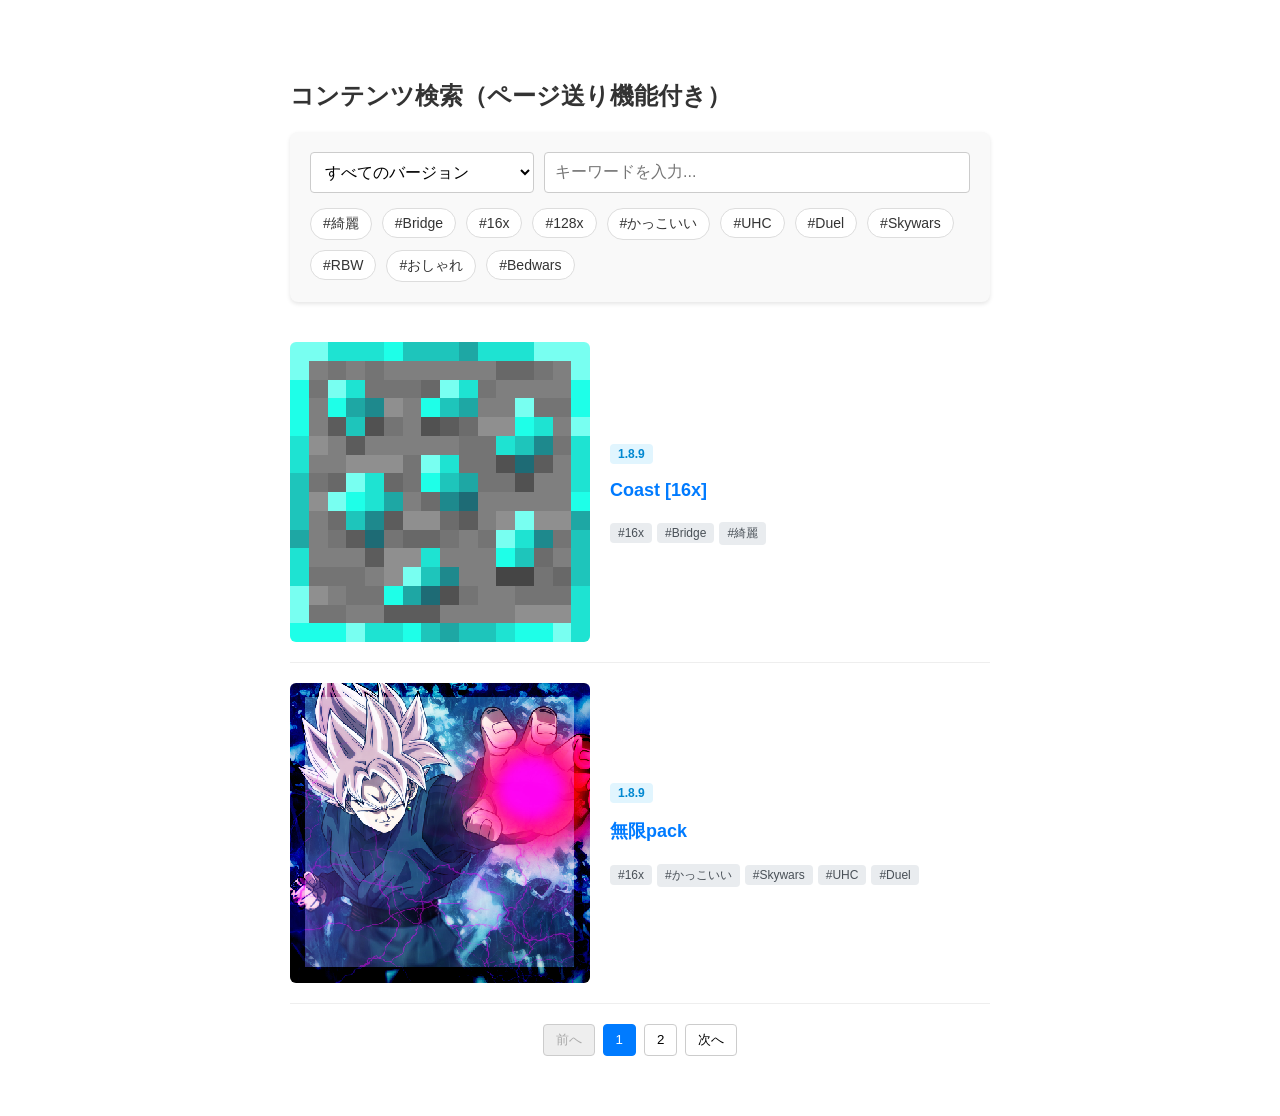
==== texture-search/index.html @ 06df0c7d "1" ====
<!DOCTYPE html>
<html lang="ja">
<head>
    <meta charset="UTF-8">
    <meta name="viewport" content="width=device-width, initial-scale=1.0">
    <title>みけまるのテクスチャ置き場</title>
    <link rel="shortcut icon" href="../favicon.ico" type="image/x-icon">
    <style>
        body {
            font-family: 'Helvetica Neue', Arial, sans-serif;
            max-width: 700px; /* 💡画像が横に並ぶので、少し全体の横幅を広げました */
            margin: 40px auto;
            padding: 20px;
            color: #333;
        }
        .search-container {
            background: #f9f9f9;
            padding: 20px;
            border-radius: 8px;
            box-shadow: 0 2px 4px rgba(0,0,0,0.1);
            margin-bottom: 20px;
        }
        .flex-group {
            display: flex;
            gap: 10px;
            margin-bottom: 15px;
        }
        .input-keyword {
            flex: 2;
            padding: 10px;
            border: 1px solid #ccc;
            border-radius: 4px;
            font-size: 16px;
        }
        .select-category {
            flex: 1;
            padding: 10px;
            border: 1px solid #ccc;
            border-radius: 4px;
            font-size: 16px;
            background-color: #fff;
            cursor: pointer;
        }
        .tag-group {
            display: flex;
            gap: 10px;
            flex-wrap: wrap;
        }
        .tag-label {
            display: inline-block;
            padding: 6px 12px;
            border: 1px solid #ddd;
            border-radius: 20px;
            background-color: #fff;
            cursor: pointer;
            font-size: 14px;
            transition: all 0.2s;
        }
        .tag-group input[type="checkbox"] {
            display: none;
        }
        .tag-group input[type="checkbox"]:checked + .tag-label {
            background-color: #007bff;
            color: white;
            border-color: #007bff;
        }
        
        /* 💡追加：画像とテキストを横並びにするスタイル */
        .list-item {
            display: flex;
            gap: 20px;
            padding: 20px 0;
            border-bottom: 1px solid #eee;
            align-items: center; /* 縦方向を中央揃え */
        }
        /* スマホなどの狭い画面では縦並びにする */
        @media (max-width: 600px) {
            .list-item {
                flex-direction: column;
                align-items: flex-start;
            }
            .item-image img {
                width: 100% !important; /* スマホでは横幅いっぱいに */
            }
        }
        .item-image img {
            width: 300px; /* 💡ご要望の300pxに固定 */
            height: auto;
            border-radius: 6px;
            object-fit: cover;
            display: block;
        }
        .item-info {
            flex: 1; /* 残りの横幅をいっぱいに使う */
        }

        .item-link {
            font-weight: bold;
            font-size: 18px;
            color: #007bff;
            text-decoration: none;
        }
        .item-link:hover {
            text-decoration: underline;
        }
        .item-meta {
            font-size: 13px;
            color: #666;
            margin-bottom: 5px;
        }
        .badge {
            display: inline-block;
            background: #e9ecef;
            color: #495057;
            padding: 3px 8px;
            font-size: 12px;
            border-radius: 4px;
            margin-right: 5px;
            margin-top: 5px;
        }
        .cat-badge {
            background: #e1f5fe;
            color: #0288d1;
            font-weight: bold;
        }
        
        .pagination {
            display: flex;
            justify-content: center;
            gap: 8px;
            margin-top: 20px;
        }
        .page-btn {
            padding: 6px 12px;
            border: 1px solid #ccc;
            background: #fff;
            cursor: pointer;
            border-radius: 4px;
        }
        .page-btn.active {
            background: #007bff;
            color: white;
            border-color: #007bff;
        }
        .page-btn:disabled {
            background: #eee;
            color: #aaa;
            cursor: not-allowed;
        }

        .ICONS{
            width: 300px;
            image-rendering: crisp-edges;
        }
    </style>
</head>
<body>

<h2>コンテンツ検索（ページ送り機能付き）</h2>

<div class="search-container">
    <div class="flex-group">
        <select id="categorySelect" class="select-category">
            <option value="">すべてのバージョン</option>
            <option value="1.8.9">1.8.9</option>
            <option value="1.21">1.21</option>
        </select>
        <input type="text" id="keywordInput" class="input-keyword" placeholder="キーワードを入力...">
    </div>
    
    <div class="tag-group">
        <label><input type="checkbox" class="tag-filter" value="綺麗"><span class="tag-label">#綺麗</span></label>
        <label><input type="checkbox" class="tag-filter" value="Bridge"><span class="tag-label">#Bridge</span></label>
        <label><input type="checkbox" class="tag-filter" value="16x"><span class="tag-label">#16x</span></label>
        <label><input type="checkbox" class="tag-filter" value="128x"><span class="tag-label">#128x</span></label>
        <label><input type="checkbox" class="tag-filter" value="かっこいい"><span class="tag-label">#かっこいい</span></label>
        <label><input type="checkbox" class="tag-filter" value="UHC"><span class="tag-label">#UHC</span></label>
        <label><input type="checkbox" class="tag-filter" value="Duel"><span class="tag-label">#Duel</span></label>
        <label><input type="checkbox" class="tag-filter" value="Skywars"><span class="tag-label">#Skywars</span></label>
        <label><input type="checkbox" class="tag-filter" value="RBW"><span class="tag-label">#RBW</span></label>
        <label><input type="checkbox" class="tag-filter" value="おしゃれ"><span class="tag-label">#おしゃれ</span></label>
        <label><input type="checkbox" class="tag-filter" value="Bedwars"><span class="tag-label">#Bedwars</span></label>
    </div>
</div>

<div id="dataList"></div>

<div id="pagination" class="pagination"></div>

<script src="data.js"></script>

<script>
    // 💡本番用に20件にする場合は、ここを 20 に書き換えてください
    const itemsPerPage = 2; 
    
    let allData = jsonData;       
    let filteredData = [];        
    let currentPage = 1;          

    const dataList = document.getElementById('dataList');
    const paginationContainer = document.getElementById('pagination');
    const keywordInput = document.getElementById('keywordInput');
    const categorySelect = document.getElementById('categorySelect');
    const tagFilters = document.querySelectorAll('.tag-filter');

    function filterList() {
        const keyword = keywordInput.value.toLowerCase().trim();
        const selectedCategory = categorySelect.value; 
        
        const selectedTags = Array.from(tagFilters)
            .filter(checkbox => checkbox.checked)
            .map(checkbox => checkbox.value);

        filteredData = allData.filter(item => {
            const matchesKeyword = item.name.toLowerCase().includes(keyword);
            const matchesCategory = selectedCategory === "" || item.category === selectedCategory;
            const matchesTags = selectedTags.every(tag => item.tags.includes(tag));

            return matchesKeyword && matchesCategory && matchesTags;
        });

        currentPage = 1;
        renderPage();
    }

    // 2. 指定されたページのデータだけを切り出して画面に表示する関数
    function renderPage() {
        dataList.innerHTML = '';

        if (filteredData.length === 0) {
            dataList.innerHTML = '<p>該当する項目が見つかりませんでした。</p>';
            paginationContainer.innerHTML = '';
            return;
        }

        const startIndex = (currentPage - 1) * itemsPerPage;
        const endIndex = startIndex + itemsPerPage;
        const pageItems = filteredData.slice(startIndex, endIndex);

        pageItems.forEach(item => {
            const tagBadges = item.tags.map(tag => `<span class="badge">#${tag}</span>`).join('');
            
            // 💡データに画像がない場合の安全対策（もし"image"を書き忘れてもNO IMAGE画像等で代用可能にする）
            const imgSrc = item.image ? item.image : 'images/noimage.png';

            // 💡HTMLの構造を「左側に画像、右側にテキスト」になるように変更しました
            const itemHtml = `
                <div class="list-item">
                    <div class="item-image">
                        <a href="${item.link}"><img src="${imgSrc}" class="ICONS" alt="${item.name}" style="height: 300px; image-rendering: pixelated;"></a>
                    </div>
                    <div class="item-info">
                        <div class="item-meta"><span class="badge cat-badge">${item.category}</span></div>
                        <p><a href="${item.link}" class="item-link">${item.name}</a></p>
                        <div>${tagBadges}</div>
                    </div>
                </div>
            `;
            dataList.insertAdjacentHTML('beforeend', itemHtml);
        });

        setupPagination();
    }

    function setupPagination() {
        paginationContainer.innerHTML = '';
        const totalPages = Math.ceil(filteredData.length / itemsPerPage);
        if (totalPages <= 1) return; 

        const prevBtn = document.createElement('button');
        prevBtn.textContent = '前へ';
        prevBtn.className = 'page-btn';
        prevBtn.disabled = currentPage === 1;
        prevBtn.addEventListener('click', () => {
            currentPage--;
            renderPage();
        });
        paginationContainer.appendChild(prevBtn);

        for (let i = 1; i <= totalPages; i++) {
            const btn = document.createElement('button');
            btn.textContent = i;
            btn.className = 'page-btn';
            if (i === currentPage) btn.classList.add('active');

            btn.addEventListener('click', () => {
                currentPage = i;
                renderPage();
            });
            paginationContainer.appendChild(btn);
        }

        const nextBtn = document.createElement('button');
        nextBtn.textContent = '次へ';
        nextBtn.className = 'page-btn';
        nextBtn.disabled = currentPage === totalPages;
        nextBtn.addEventListener('click', () => {
            currentPage++;
            renderPage();
        });
        paginationContainer.appendChild(nextBtn);
    }

    keywordInput.addEventListener('input', filterList);
    categorySelect.addEventListener('change', filterList);
    tagFilters.forEach(checkbox => checkbox.addEventListener('change', filterList));

    filterList();
</script>

</body>
</html>
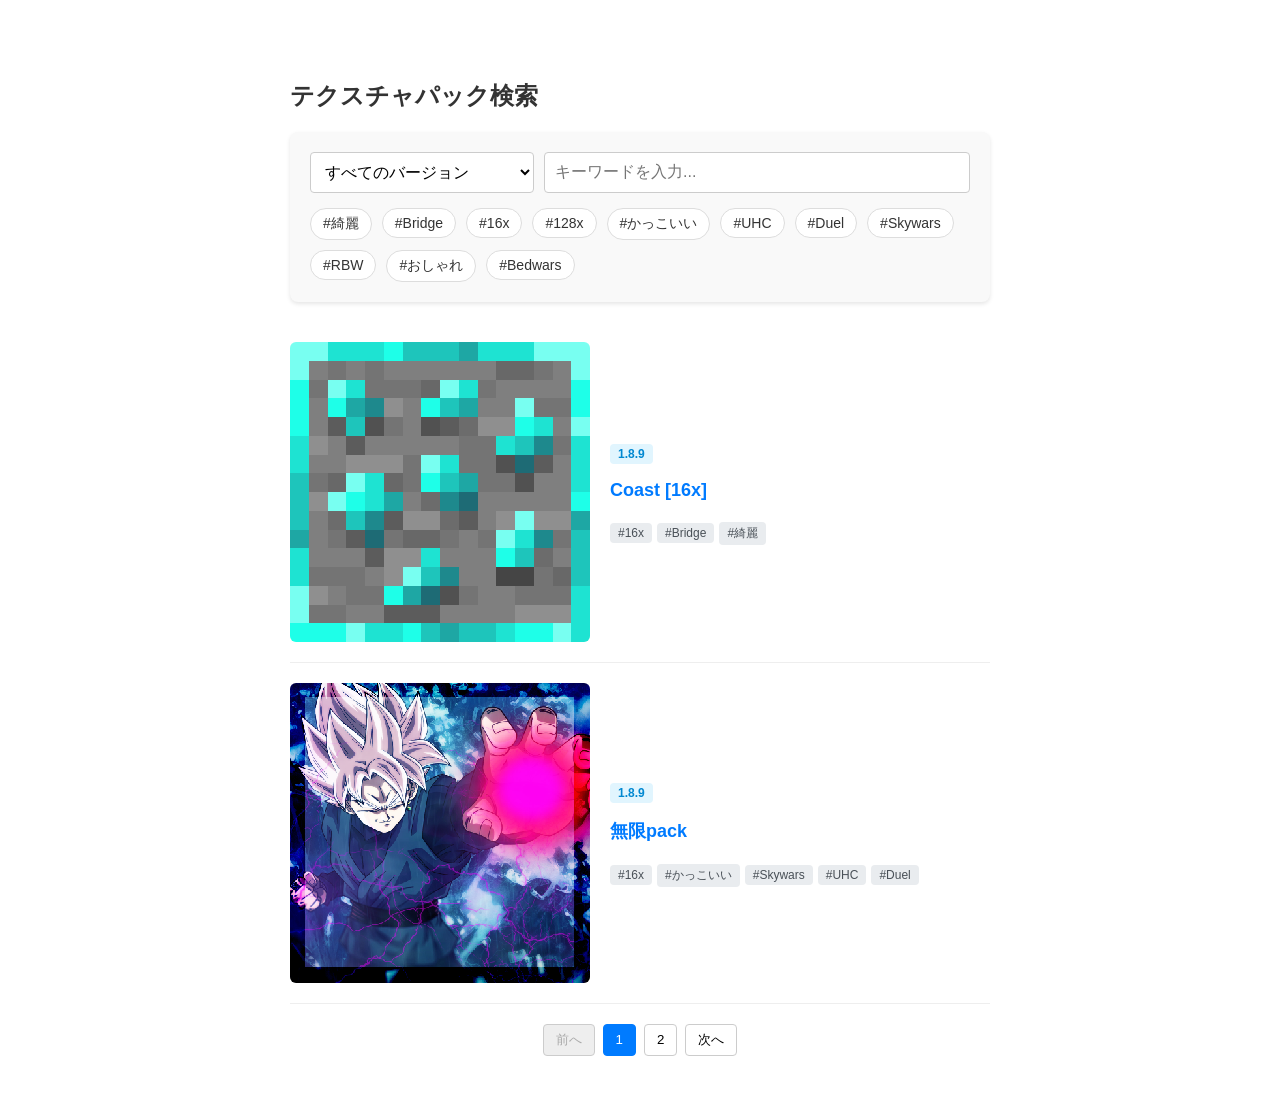
==== commit 2d2af443: "1" ====
--- a/texture-search/index.html
+++ b/texture-search/index.html
@@ -156,7 +156,7 @@
 </head>
 <body>
 
-<h2>コンテンツ検索（ページ送り機能付き）</h2>
+<h2>テクスチャパック検索</h2>
 
 <div class="search-container">
     <div class="flex-group">
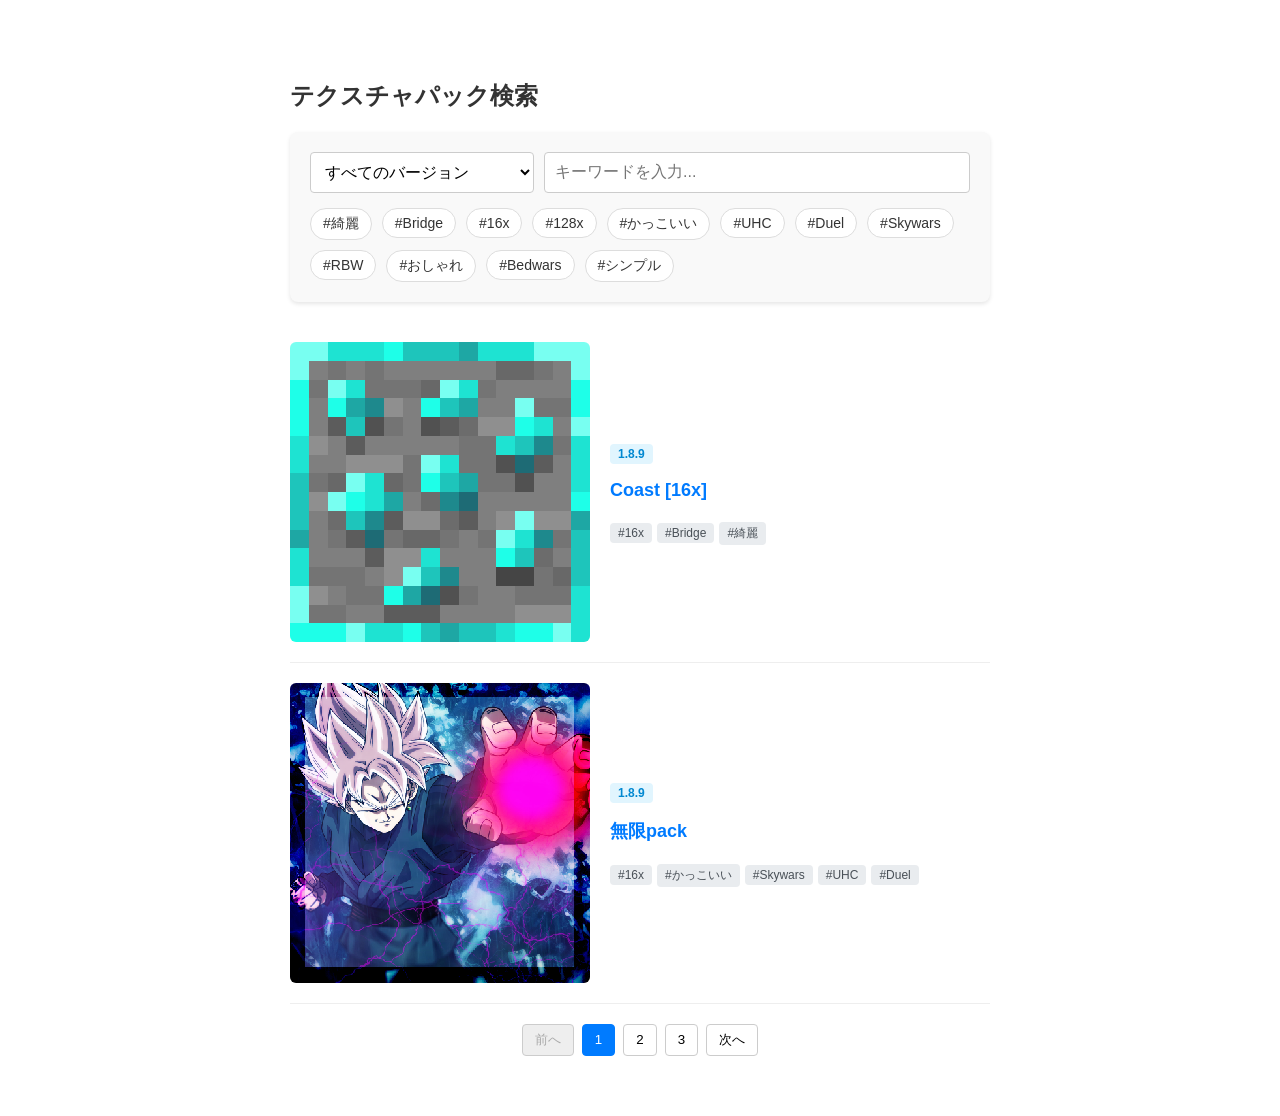
==== commit dfa5de95: "1" ====
--- a/texture-search/index.html
+++ b/texture-search/index.html
@@ -180,6 +180,7 @@
         <label><input type="checkbox" class="tag-filter" value="RBW"><span class="tag-label">#RBW</span></label>
         <label><input type="checkbox" class="tag-filter" value="おしゃれ"><span class="tag-label">#おしゃれ</span></label>
         <label><input type="checkbox" class="tag-filter" value="Bedwars"><span class="tag-label">#Bedwars</span></label>
+        <label><input type="checkbox" class="tag-filter" value="シンプル"><span class="tag-label">#シンプル</span></label>
     </div>
 </div>
 
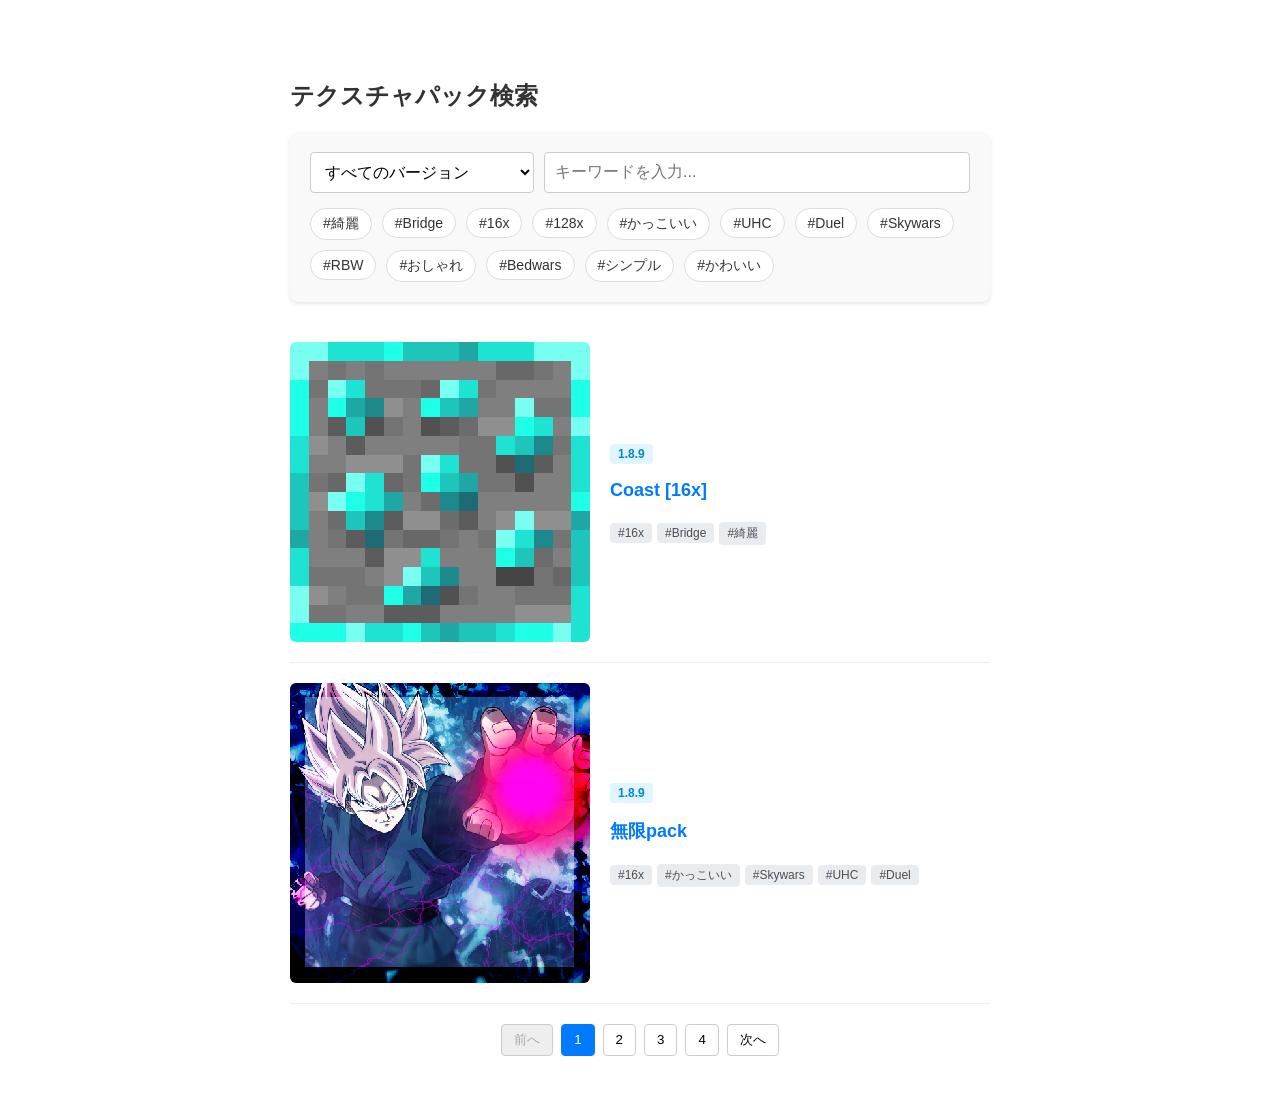
==== commit a17bf6e8: "q" ====
--- a/texture-search/index.html
+++ b/texture-search/index.html
@@ -181,6 +181,7 @@
         <label><input type="checkbox" class="tag-filter" value="おしゃれ"><span class="tag-label">#おしゃれ</span></label>
         <label><input type="checkbox" class="tag-filter" value="Bedwars"><span class="tag-label">#Bedwars</span></label>
         <label><input type="checkbox" class="tag-filter" value="シンプル"><span class="tag-label">#シンプル</span></label>
+        <label><input type="checkbox" class="tag-filter" value="かわいい"><span class="tag-label">#かわいい</label>
     </div>
 </div>
 
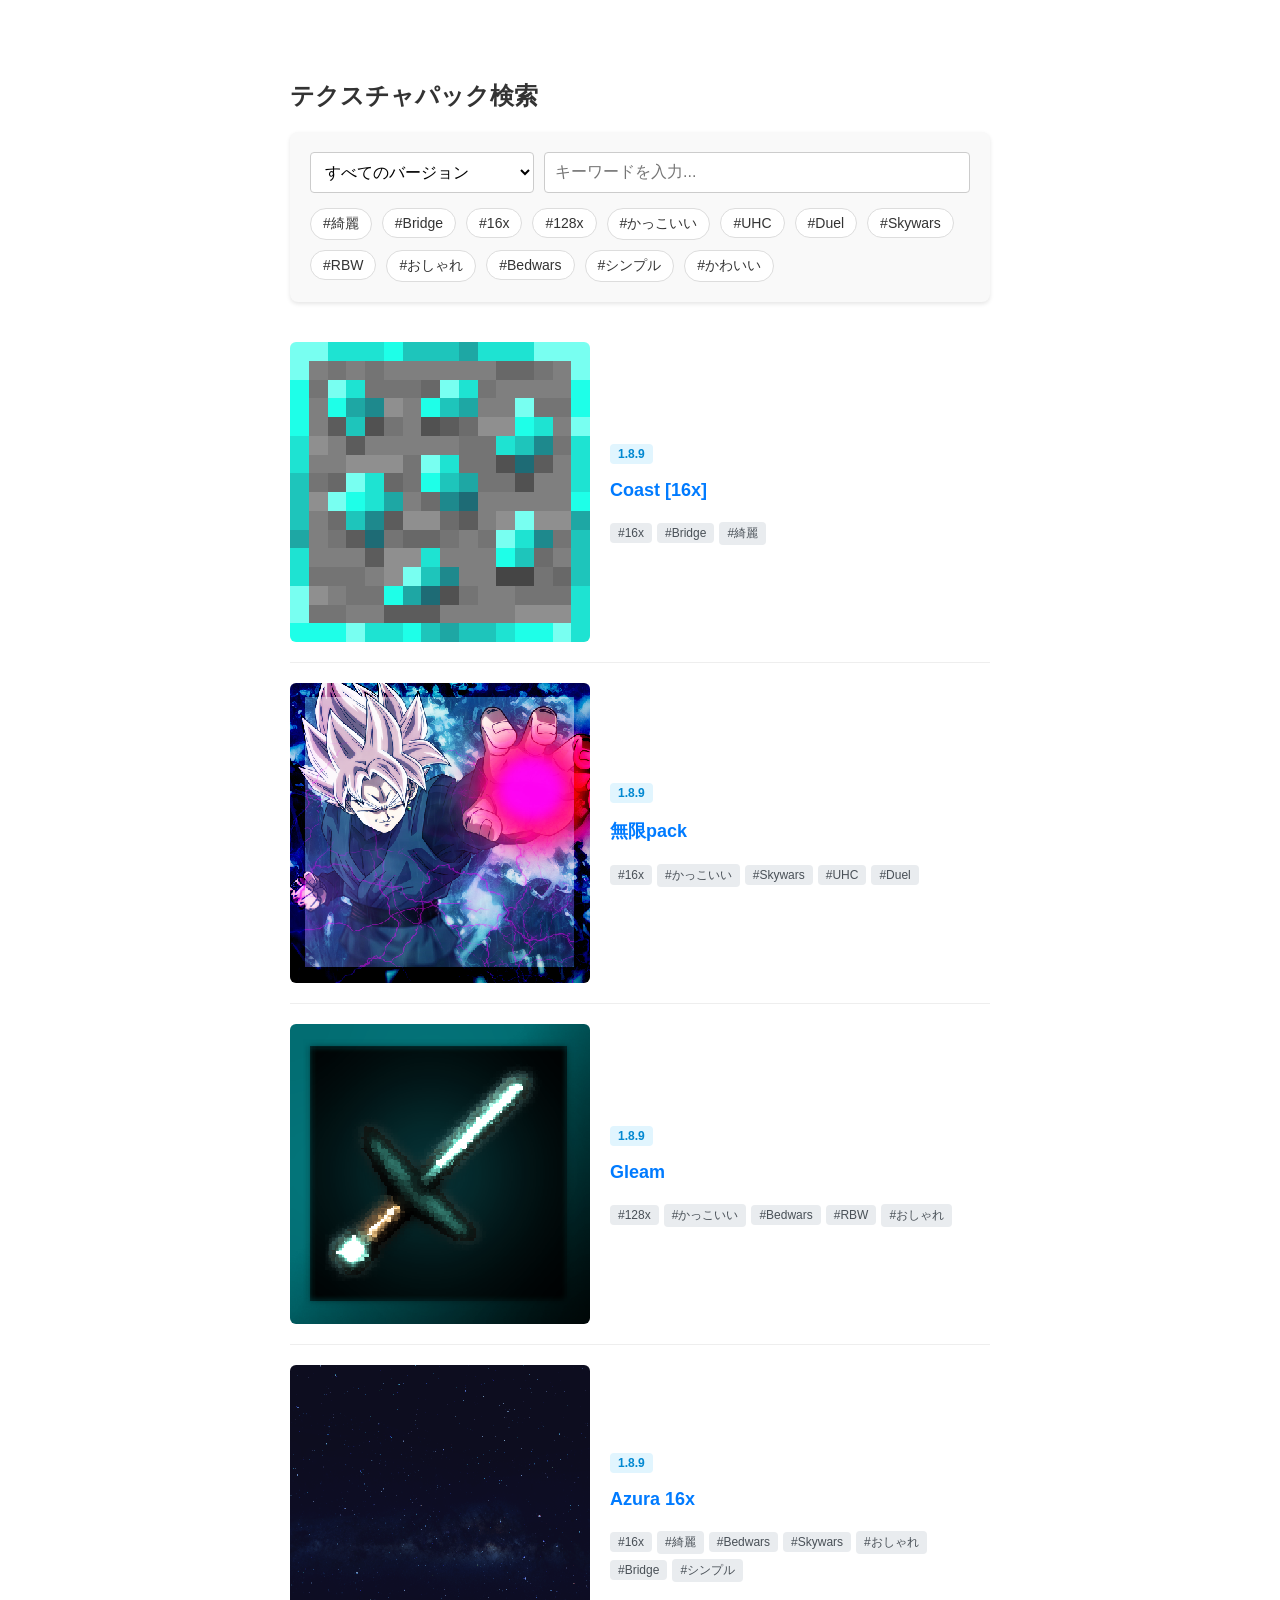
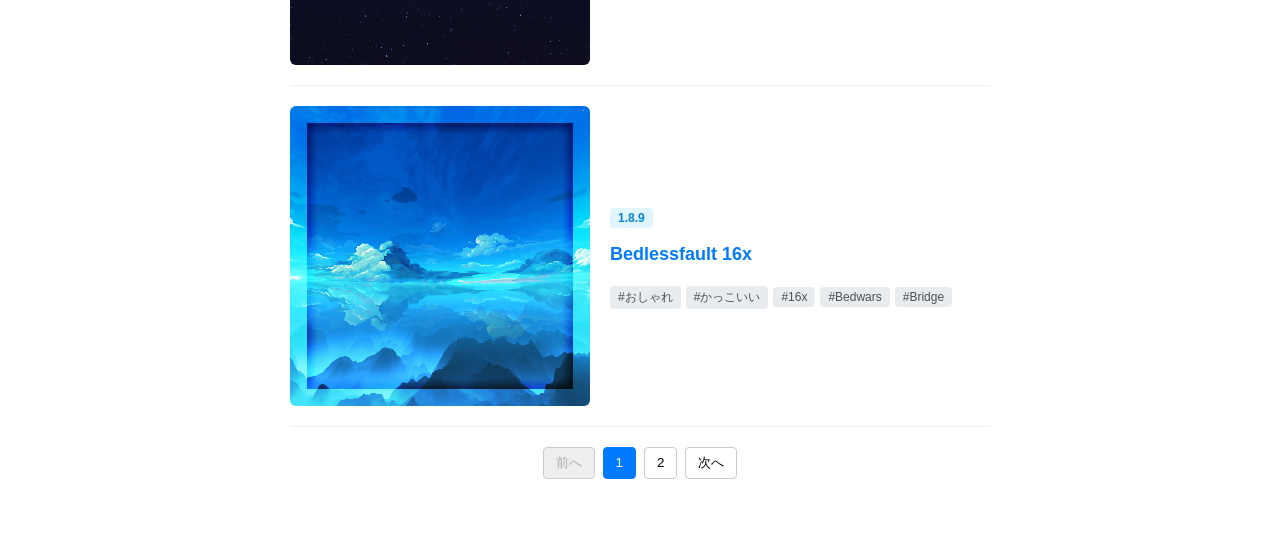
==== commit cfb864ac: "1" ====
--- a/texture-search/index.html
+++ b/texture-search/index.html
@@ -193,7 +193,7 @@
 
 <script>
     // 💡本番用に20件にする場合は、ここを 20 に書き換えてください
-    const itemsPerPage = 2; 
+    const itemsPerPage = 5; 
     
     let allData = jsonData;       
     let filteredData = [];        
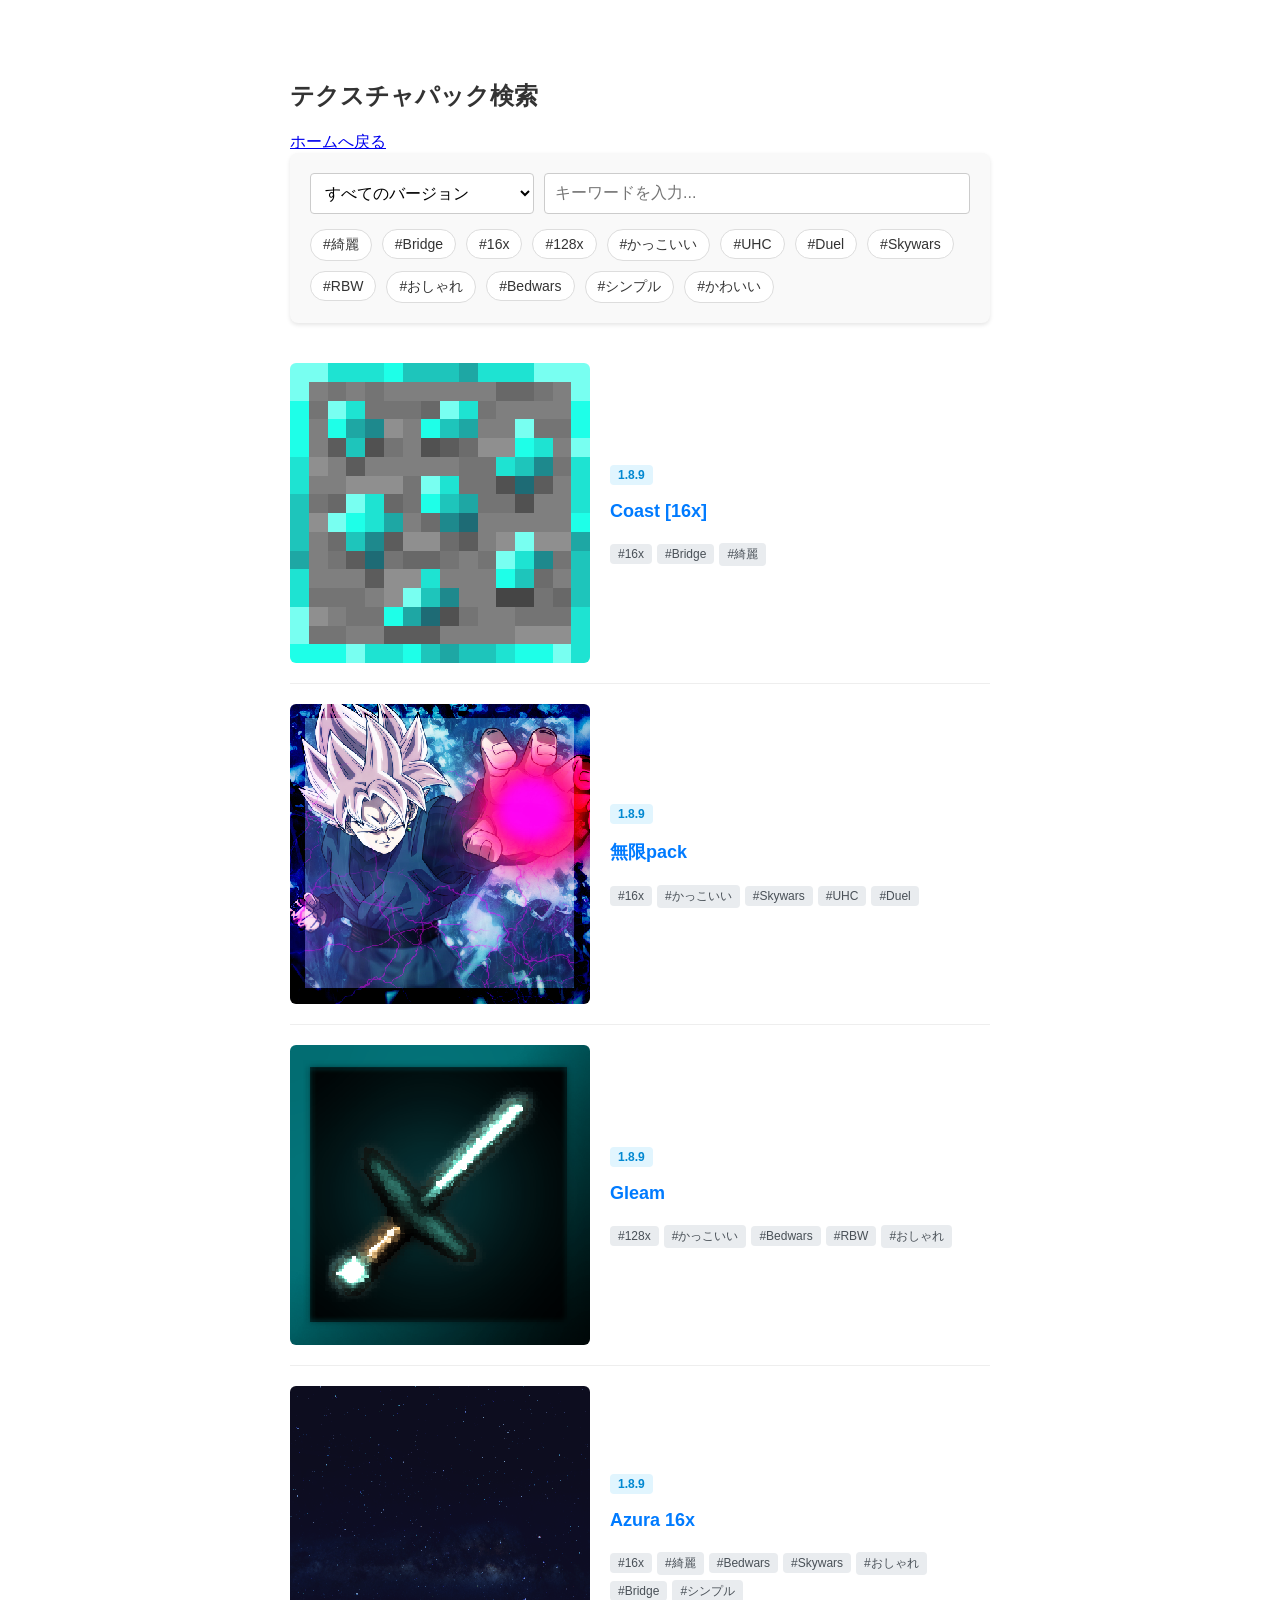
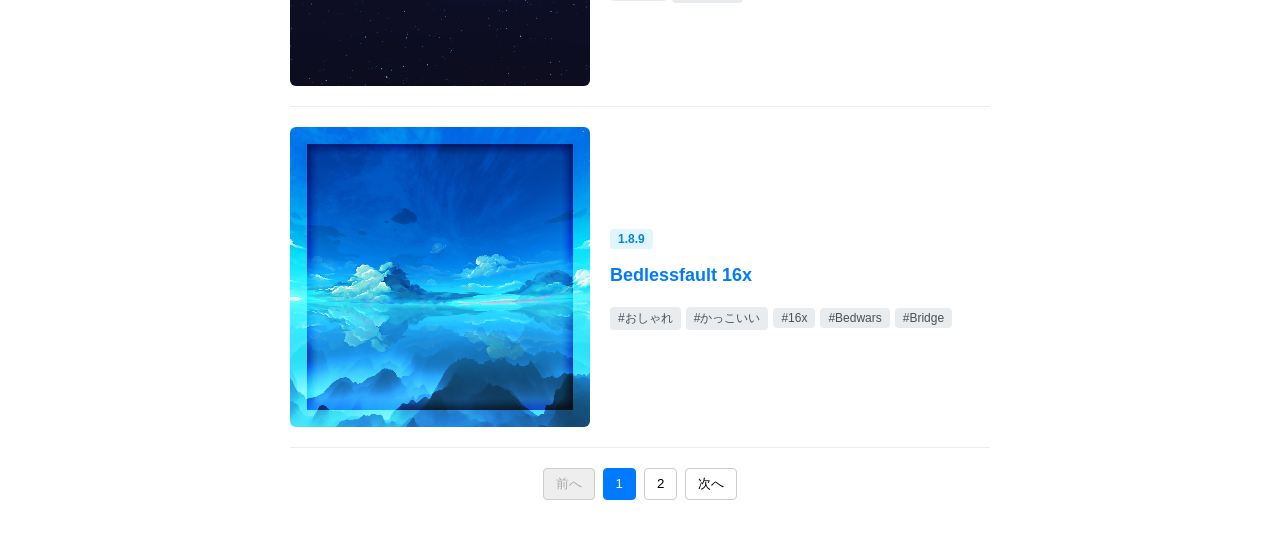
==== commit d19c12e5: "1" ====
--- a/texture-search/index.html
+++ b/texture-search/index.html
@@ -3,7 +3,7 @@
 <head>
     <meta charset="UTF-8">
     <meta name="viewport" content="width=device-width, initial-scale=1.0">
-    <title>みけまるのテクスチャ置き場</title>
+    <title>テクスチャ検索|みけまるの家</title>
     <link rel="shortcut icon" href="../favicon.ico" type="image/x-icon">
     <style>
         body {
@@ -157,6 +157,7 @@
 <body>
 
 <h2>テクスチャパック検索</h2>
+<a href="https://mikemaruyt.github.io/">ホームへ戻る</a>
 
 <div class="search-container">
     <div class="flex-group">
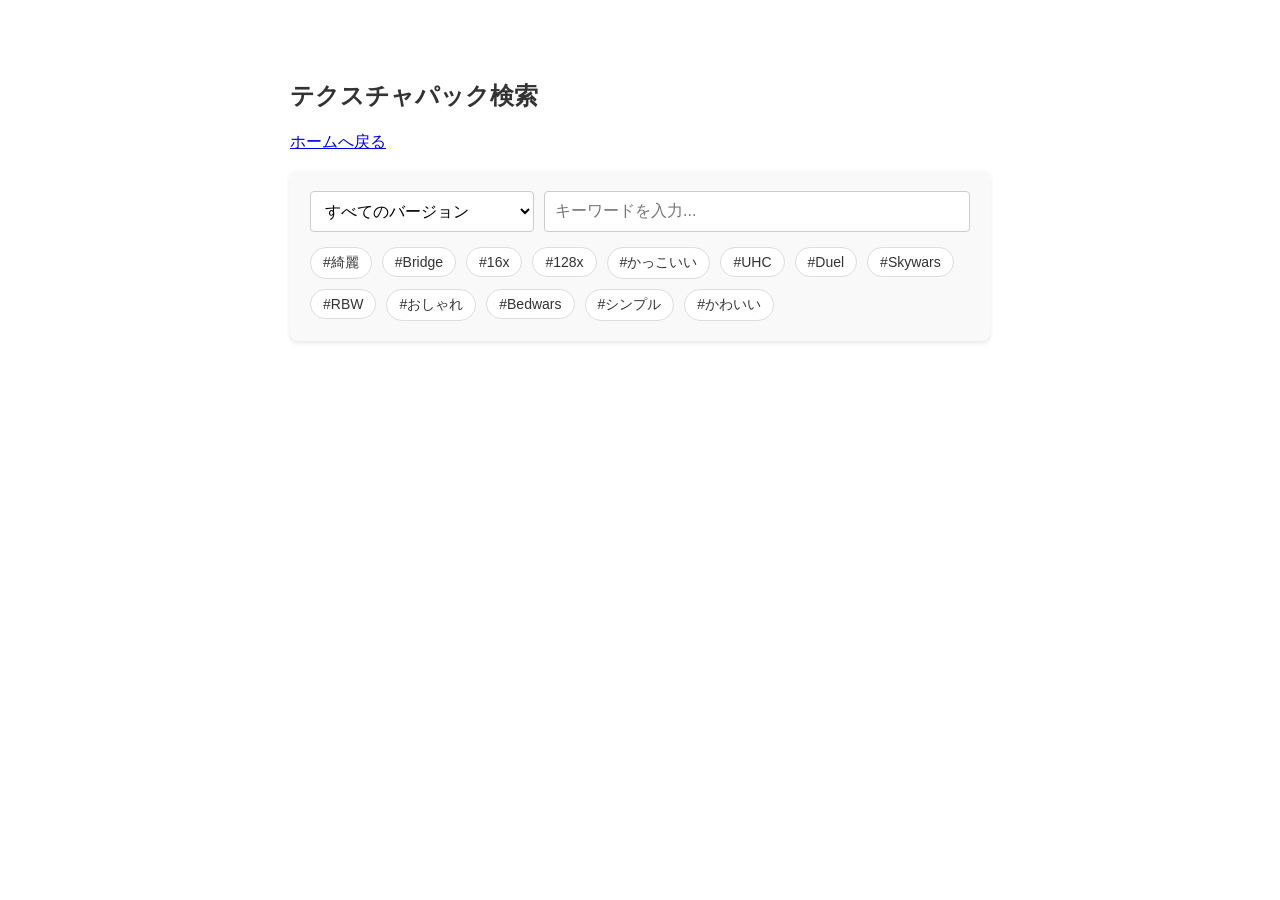
==== commit d979201d: "1" ====
--- a/texture-search/index.html
+++ b/texture-search/index.html
@@ -3,6 +3,7 @@
 <head>
     <meta charset="UTF-8">
     <meta name="viewport" content="width=device-width, initial-scale=1.0">
+    <meta name="description" content="マインクラフトPVPでいままで私が出会ってきた最高のテクスチャパックをまとめています。その中からあなたへのおすすめのテクスチャパックを紹介していきます。主にバージョンは1.8.9Java版です。ぜひ見ていってください。">
     <title>テクスチャ検索|みけまるの家</title>
     <link rel="shortcut icon" href="../favicon.ico" type="image/x-icon">
     <style>
@@ -13,6 +14,54 @@
             padding: 20px;
             color: #333;
         }
+
+        /* 👇 追加：「あなたにおすすめ」エリアのスタイル */
+        .recommend-container {
+            background: linear-gradient(135deg, #fff9db, #fff3bf);
+            border: 2px solid #fab005;
+            padding: 20px;
+            border-radius: 8px;
+            margin-bottom: 30px;
+            box-shadow: 0 4px 6px rgba(0,0,0,0.05);
+        }
+        .recommend-title {
+            font-size: 18px;
+            font-weight: bold;
+            color: #e67e22;
+            margin-bottom: 15px;
+            display: flex;
+            align-items: center;
+            gap: 5px;
+        }
+        .recommend-box {
+            display: flex;
+            align-items: center;
+            gap: 20px;
+            background: #ffffff;
+            padding: 15px;
+            border-radius: 6px;
+        }
+        .recommend-img {
+            width: 100px; /* おすすめ用に見やすいサイズに固定 */
+            height: 100px;
+            border-radius: 6px;
+            object-fit: cover;
+            image-rendering: pixelated;
+        }
+        .recommend-info h3 {
+            margin: 0 0 10px 0;
+            font-size: 18px;
+        }
+        .recommend-link {
+            color: #007bff;
+            text-decoration: none;
+            font-weight: bold;
+        }
+        .recommend-link:hover {
+            text-decoration: underline;
+        }
+        /* 👆 ここまで追加 */
+
         .search-container {
             background: #f9f9f9;
             padding: 20px;
@@ -82,6 +131,15 @@
             .item-image img {
                 width: 100% !important; /* スマホでは横幅いっぱいに */
             }
+            /* おすすめエリアもスマホで縦並びにする設定 */
+            .recommend-box {
+                flex-direction: column;
+                align-items: flex-start;
+            }
+            .recommend-img {
+                width: 100%;
+                height: auto;
+            }
         }
         .item-image img {
             width: 300px; /* 💡ご要望の300pxに固定 */
@@ -158,7 +216,18 @@
 
 <h2>テクスチャパック検索</h2>
 <a href="https://mikemaruyt.github.io/">ホームへ戻る</a>
-
+<br><br>
+
+<div id="recommendArea" class="recommend-container" style="display: none;">
+    <div class="recommend-title">✨ あなたにおすすめのテクスチャ</div>
+    <div class="recommend-box">
+        <div id="recommendImgBox"></div>
+        <div class="recommend-info">
+            <h3 id="recommendName"></h3>
+            <div id="recommendTags"></div>
+        </div>
+    </div>
+</div>
 <div class="search-container">
     <div class="flex-group">
         <select id="categorySelect" class="select-category">
@@ -182,7 +251,7 @@
         <label><input type="checkbox" class="tag-filter" value="おしゃれ"><span class="tag-label">#おしゃれ</span></label>
         <label><input type="checkbox" class="tag-filter" value="Bedwars"><span class="tag-label">#Bedwars</span></label>
         <label><input type="checkbox" class="tag-filter" value="シンプル"><span class="tag-label">#シンプル</span></label>
-        <label><input type="checkbox" class="tag-filter" value="かわいい"><span class="tag-label">#かわいい</label>
+        <label><input type="checkbox" class="tag-filter" value="かわいい"><span class="tag-label">#かわいい</span></label>
     </div>
 </div>
 
@@ -190,7 +259,7 @@
 
 <div id="pagination" class="pagination"></div>
 
-<script src="data.js"></script>
+<script src="texture-search/data.js"></script>
 
 <script>
     // 💡本番用に20件にする場合は、ここを 20 に書き換えてください
@@ -205,6 +274,32 @@
     const keywordInput = document.getElementById('keywordInput');
     const categorySelect = document.getElementById('categorySelect');
     const tagFilters = document.querySelectorAll('.tag-filter');
+
+    // 👇 追加：「あなたにおすすめ」をランダムで選んで表示する関数
+    function showRecommendation() {
+        if (!allData || allData.length === 0) return;
+
+        // json（jsonData）の中からランダムに1個選ぶ
+        const randomIndex = Math.floor(Math.random() * allData.length);
+        const recommendItem = allData[randomIndex];
+
+        const rArea = document.getElementById('recommendArea');
+        const rImgBox = document.getElementById('recommendImgBox');
+        const rName = document.getElementById('recommendName');
+        const rTags = document.getElementById('recommendTags');
+
+        const imgSrc = recommendItem.image ? recommendItem.image : 'images/noimage.png';
+        const tagBadges = recommendItem.tags.map(tag => `<span class="badge">#${tag}</span>`).join('');
+
+        // HTMLを流し込む
+        rImgBox.innerHTML = `<a href="${recommendItem.link}"><img src="${imgSrc}" class="recommend-img" alt="${recommendItem.name}"></a>`;
+        rName.innerHTML = `<a href="${recommendItem.link}" class="recommend-link">${recommendItem.name}</a>`;
+        rTags.innerHTML = `<span class="badge cat-badge">${recommendItem.category}</span>${tagBadges}`;
+
+        // 非表示にしていた枠を表示する
+        rArea.style.display = 'block';
+    }
+    // 👆 ここまで追加
 
     function filterList() {
         const keyword = keywordInput.value.toLowerCase().trim();
@@ -308,6 +403,8 @@
     categorySelect.addEventListener('change', filterList);
     tagFilters.forEach(checkbox => checkbox.addEventListener('change', filterList));
 
+    // 💡初回読み込み時におすすめを表示＆リストをフィルタリング
+    showRecommendation();
     filterList();
 </script>
 
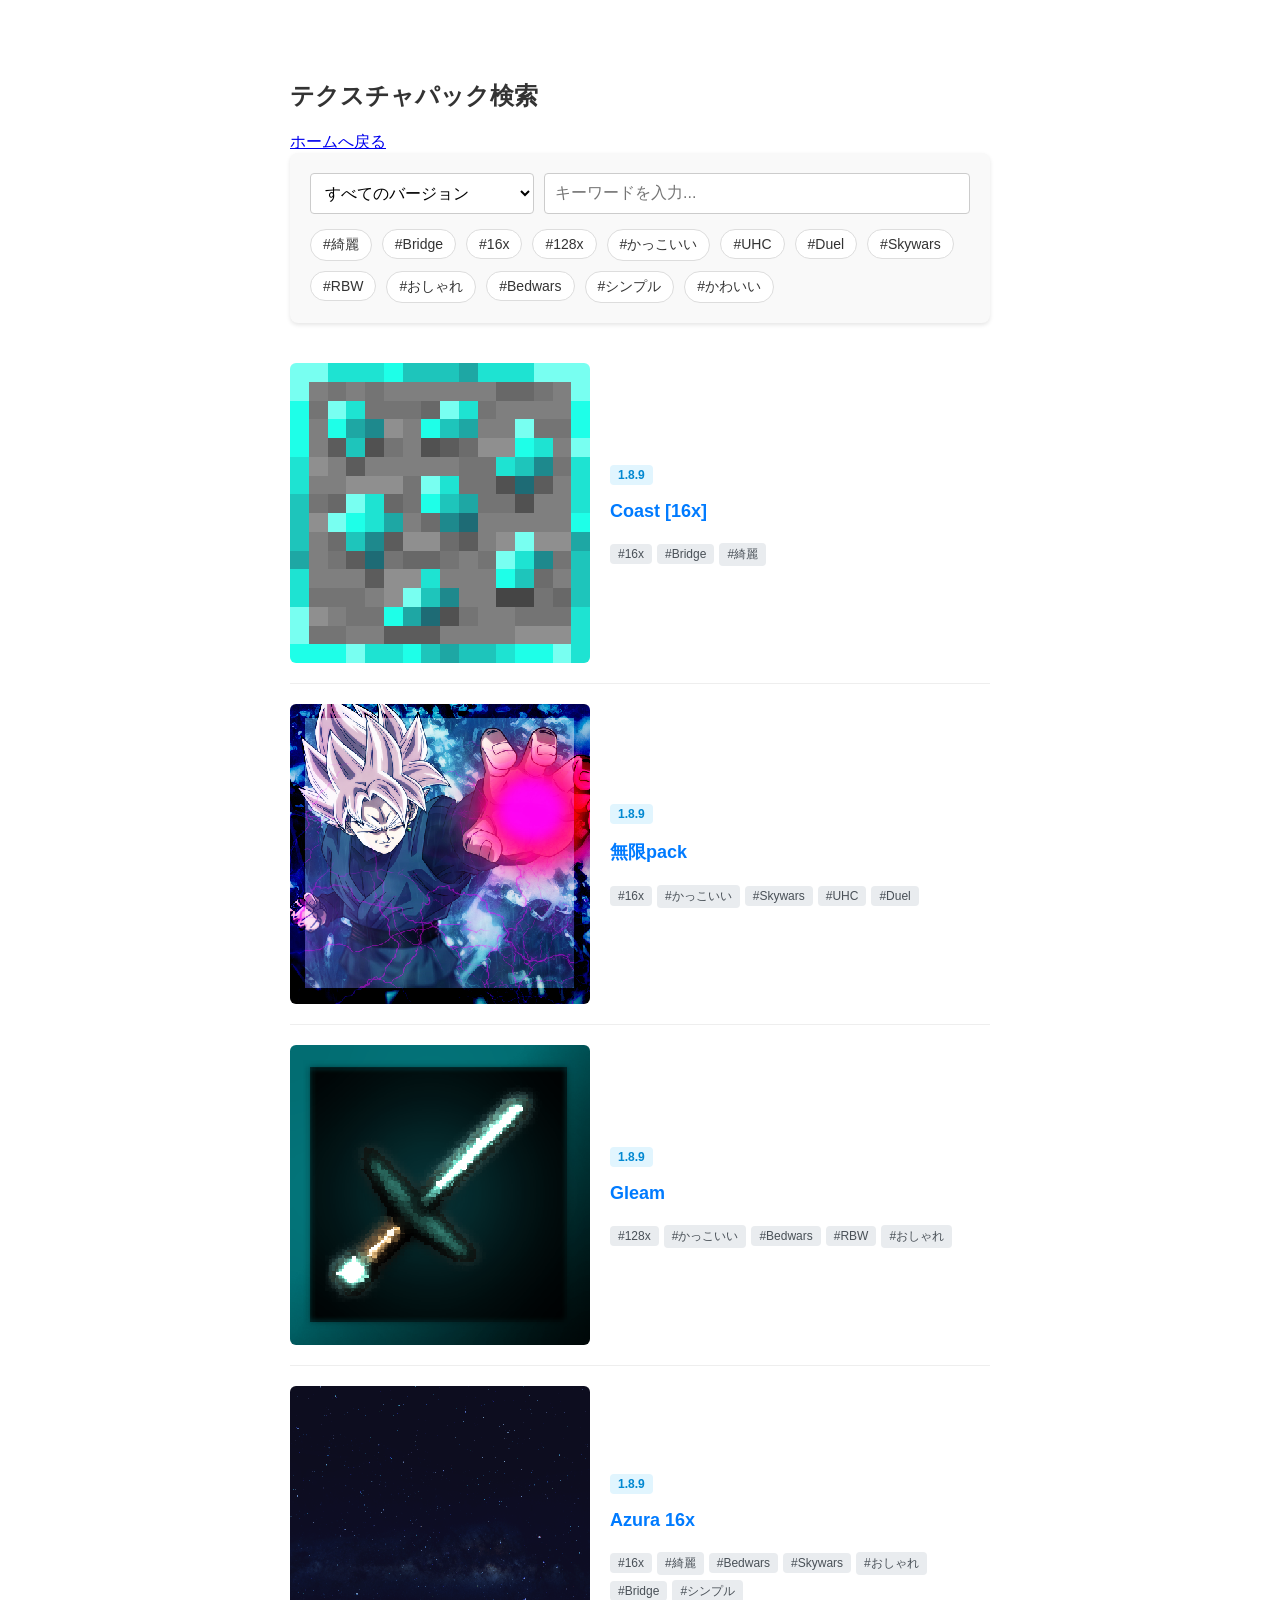
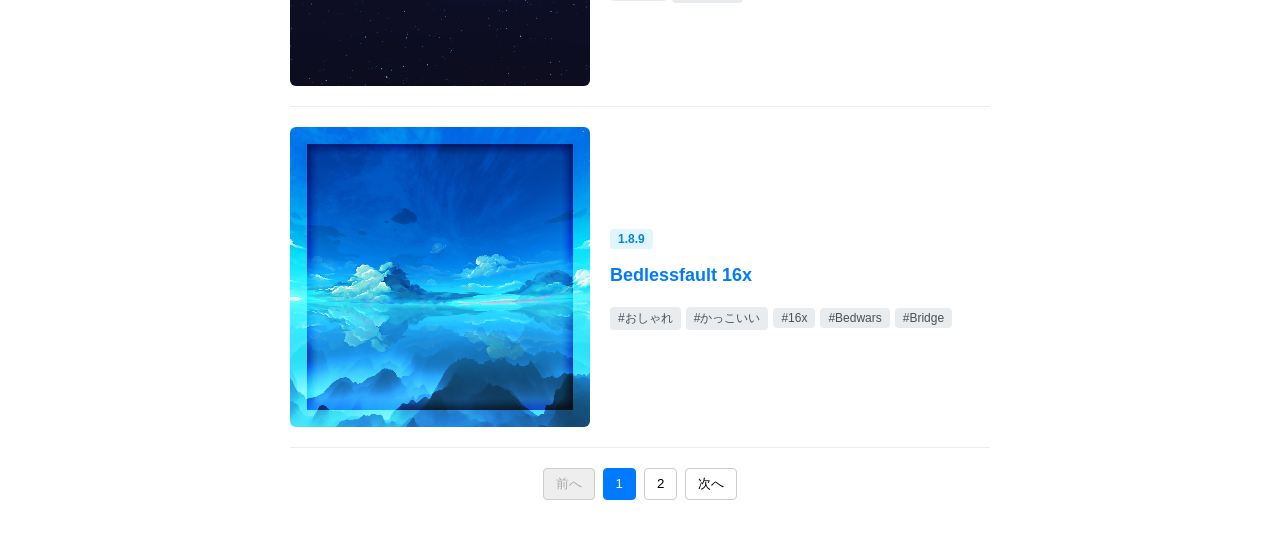
==== commit 253cf0ae: "1" ====
--- a/texture-search/index.html
+++ b/texture-search/index.html
@@ -14,54 +14,6 @@
             padding: 20px;
             color: #333;
         }
-
-        /* 👇 追加：「あなたにおすすめ」エリアのスタイル */
-        .recommend-container {
-            background: linear-gradient(135deg, #fff9db, #fff3bf);
-            border: 2px solid #fab005;
-            padding: 20px;
-            border-radius: 8px;
-            margin-bottom: 30px;
-            box-shadow: 0 4px 6px rgba(0,0,0,0.05);
-        }
-        .recommend-title {
-            font-size: 18px;
-            font-weight: bold;
-            color: #e67e22;
-            margin-bottom: 15px;
-            display: flex;
-            align-items: center;
-            gap: 5px;
-        }
-        .recommend-box {
-            display: flex;
-            align-items: center;
-            gap: 20px;
-            background: #ffffff;
-            padding: 15px;
-            border-radius: 6px;
-        }
-        .recommend-img {
-            width: 100px; /* おすすめ用に見やすいサイズに固定 */
-            height: 100px;
-            border-radius: 6px;
-            object-fit: cover;
-            image-rendering: pixelated;
-        }
-        .recommend-info h3 {
-            margin: 0 0 10px 0;
-            font-size: 18px;
-        }
-        .recommend-link {
-            color: #007bff;
-            text-decoration: none;
-            font-weight: bold;
-        }
-        .recommend-link:hover {
-            text-decoration: underline;
-        }
-        /* 👆 ここまで追加 */
-
         .search-container {
             background: #f9f9f9;
             padding: 20px;
@@ -131,15 +83,6 @@
             .item-image img {
                 width: 100% !important; /* スマホでは横幅いっぱいに */
             }
-            /* おすすめエリアもスマホで縦並びにする設定 */
-            .recommend-box {
-                flex-direction: column;
-                align-items: flex-start;
-            }
-            .recommend-img {
-                width: 100%;
-                height: auto;
-            }
         }
         .item-image img {
             width: 300px; /* 💡ご要望の300pxに固定 */
@@ -216,18 +159,7 @@
 
 <h2>テクスチャパック検索</h2>
 <a href="https://mikemaruyt.github.io/">ホームへ戻る</a>
-<br><br>
-
-<div id="recommendArea" class="recommend-container" style="display: none;">
-    <div class="recommend-title">✨ あなたにおすすめのテクスチャ</div>
-    <div class="recommend-box">
-        <div id="recommendImgBox"></div>
-        <div class="recommend-info">
-            <h3 id="recommendName"></h3>
-            <div id="recommendTags"></div>
-        </div>
-    </div>
-</div>
+
 <div class="search-container">
     <div class="flex-group">
         <select id="categorySelect" class="select-category">
@@ -251,7 +183,7 @@
         <label><input type="checkbox" class="tag-filter" value="おしゃれ"><span class="tag-label">#おしゃれ</span></label>
         <label><input type="checkbox" class="tag-filter" value="Bedwars"><span class="tag-label">#Bedwars</span></label>
         <label><input type="checkbox" class="tag-filter" value="シンプル"><span class="tag-label">#シンプル</span></label>
-        <label><input type="checkbox" class="tag-filter" value="かわいい"><span class="tag-label">#かわいい</span></label>
+        <label><input type="checkbox" class="tag-filter" value="かわいい"><span class="tag-label">#かわいい</label>
     </div>
 </div>
 
@@ -259,7 +191,7 @@
 
 <div id="pagination" class="pagination"></div>
 
-<script src="texture-search/data.js"></script>
+<script src="data.js"></script>
 
 <script>
     // 💡本番用に20件にする場合は、ここを 20 に書き換えてください
@@ -274,32 +206,6 @@
     const keywordInput = document.getElementById('keywordInput');
     const categorySelect = document.getElementById('categorySelect');
     const tagFilters = document.querySelectorAll('.tag-filter');
-
-    // 👇 追加：「あなたにおすすめ」をランダムで選んで表示する関数
-    function showRecommendation() {
-        if (!allData || allData.length === 0) return;
-
-        // json（jsonData）の中からランダムに1個選ぶ
-        const randomIndex = Math.floor(Math.random() * allData.length);
-        const recommendItem = allData[randomIndex];
-
-        const rArea = document.getElementById('recommendArea');
-        const rImgBox = document.getElementById('recommendImgBox');
-        const rName = document.getElementById('recommendName');
-        const rTags = document.getElementById('recommendTags');
-
-        const imgSrc = recommendItem.image ? recommendItem.image : 'images/noimage.png';
-        const tagBadges = recommendItem.tags.map(tag => `<span class="badge">#${tag}</span>`).join('');
-
-        // HTMLを流し込む
-        rImgBox.innerHTML = `<a href="${recommendItem.link}"><img src="${imgSrc}" class="recommend-img" alt="${recommendItem.name}"></a>`;
-        rName.innerHTML = `<a href="${recommendItem.link}" class="recommend-link">${recommendItem.name}</a>`;
-        rTags.innerHTML = `<span class="badge cat-badge">${recommendItem.category}</span>${tagBadges}`;
-
-        // 非表示にしていた枠を表示する
-        rArea.style.display = 'block';
-    }
-    // 👆 ここまで追加
 
     function filterList() {
         const keyword = keywordInput.value.toLowerCase().trim();
@@ -403,8 +309,6 @@
     categorySelect.addEventListener('change', filterList);
     tagFilters.forEach(checkbox => checkbox.addEventListener('change', filterList));
 
-    // 💡初回読み込み時におすすめを表示＆リストをフィルタリング
-    showRecommendation();
     filterList();
 </script>
 
